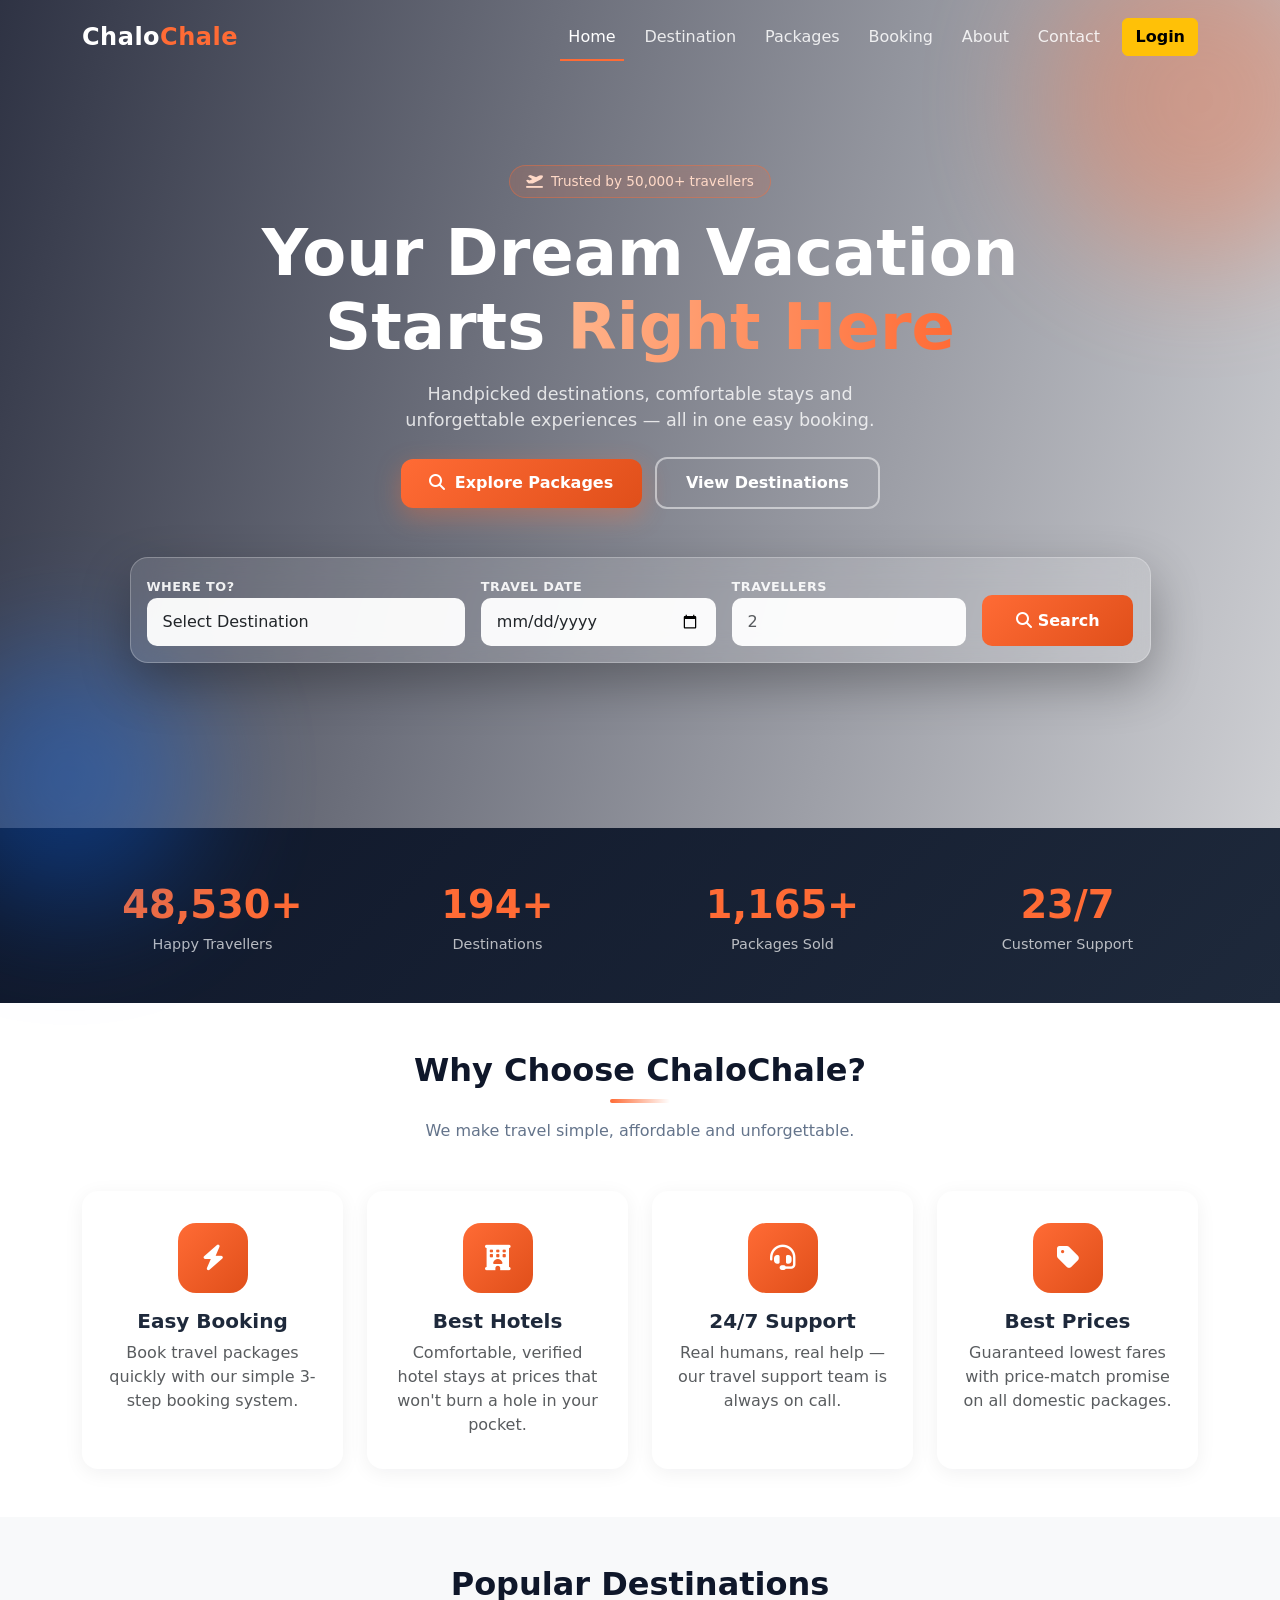
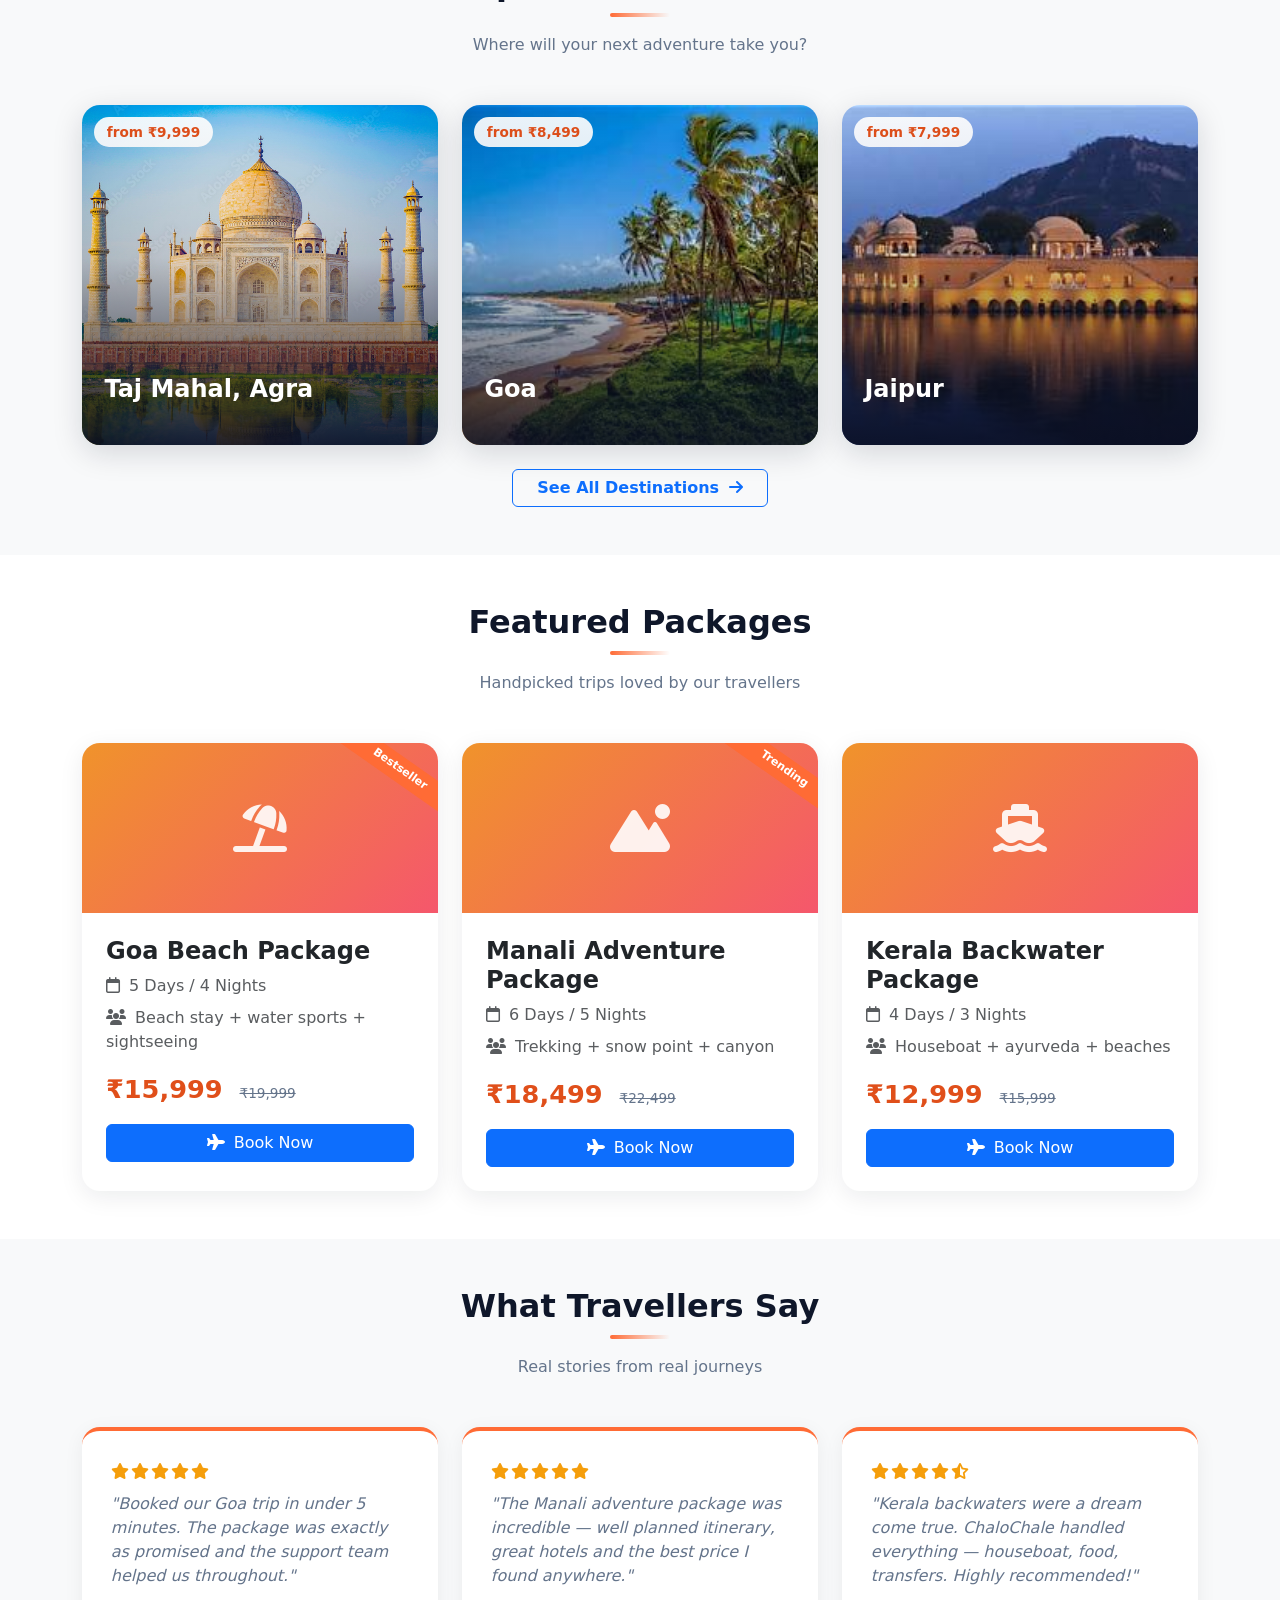
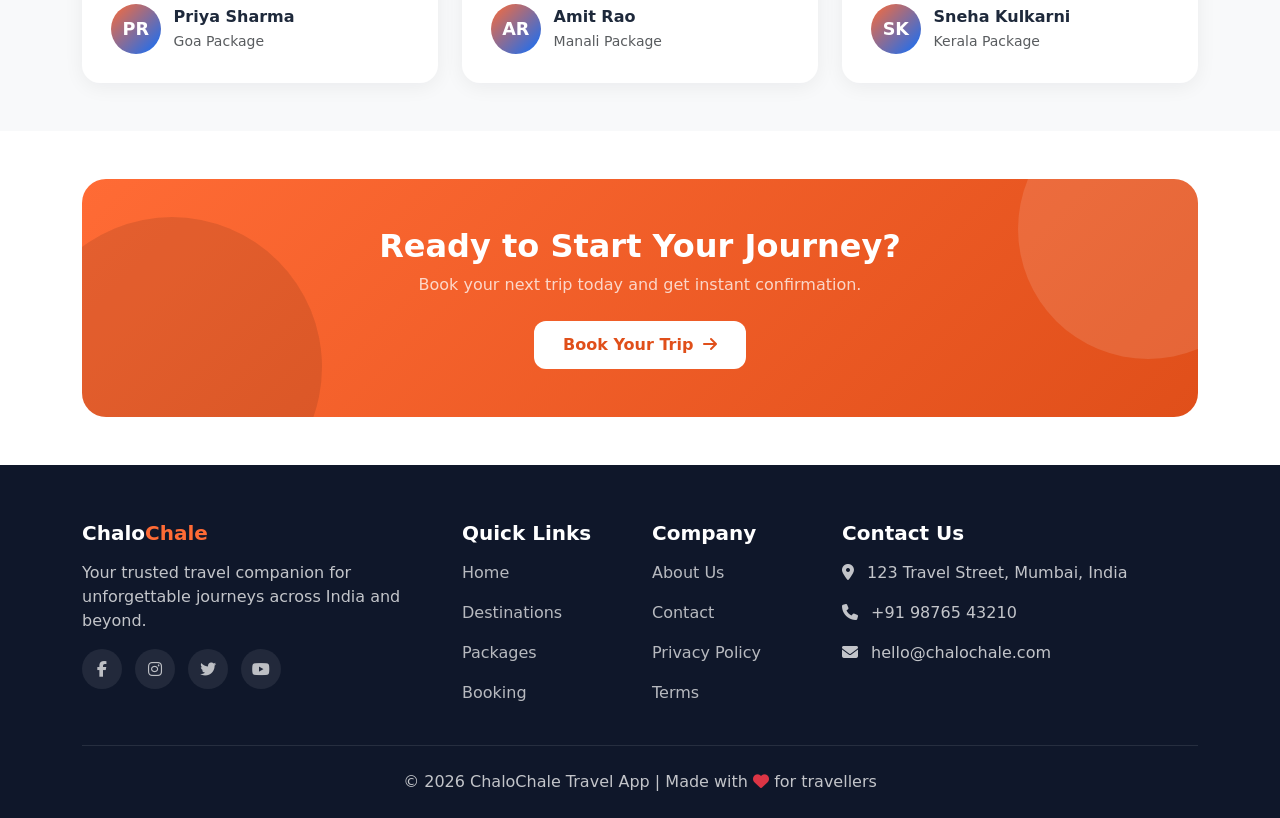
==== index.html @ 255a1a95 "repo created" ====
<!DOCTYPE html>
<html lang="en">
<head>
    <meta charset="UTF-8">
    <meta name="viewport" content="width=device-width, initial-scale=1.0">
    <title>ChaloChale — Explore India, Your Way</title>
    <link href="https://cdn.jsdelivr.net/npm/bootstrap@5.3.9/dist/css/bootstrap.min.css" rel="stylesheet" integrity="sha384-yEPZ7jP9S0QKiUQ0m3jjsO4ProIW7wvR9gXkI7JOGa2XVsw53Yke2bsdkBbjmmiX" crossorigin="anonymous">
    <link rel="stylesheet" href="https://cdnjs.cloudflare.com/ajax/libs/font-awesome/6.5.2/css/all.min.css">
    <link rel="stylesheet" href="css/style.css">
</head>
<body>

    <!-- ================= NAVBAR ================= -->
    <nav class="navbar navbar-expand-lg navbar-dark fixed-top">
      <div class="container">
        <a class="navbar-brand fw-bold" href="index.html">Chalo<span>Chale</span></a>
        <button class="navbar-toggler" type="button" data-bs-toggle="collapse" data-bs-target="#navbarNavAltMarkup" aria-controls="navbarNavAltMarkup" aria-expanded="false" aria-label="Toggle navigation">
          <span class="navbar-toggler-icon"></span>
        </button>
        <div class="collapse navbar-collapse" id="navbarNavAltMarkup">
          <div class="navbar-nav ms-auto align-items-lg-center">
            <a class="nav-link active" aria-current="page" href="index.html">Home</a>
            <a class="nav-link" href="destination.html">Destination</a>
            <a class="nav-link" href="packages.html">Packages</a>
            <a class="nav-link" href="booking.html">Booking</a>
            <a class="nav-link" href="about.html">About</a>
            <a class="nav-link" href="contact.html">Contact</a>
            <a href="contact.html" class="btn btn-warning ms-lg-2 mt-2 mt-lg-0 fw-semibold">Login</a>
          </div>
        </div>
      </div>
    </nav>

    <!-- ================= HERO ================= -->
    <header class="hero" style="background-image: url('images/explore 1.jpg');">
      <div class="blob blob-1"></div>
      <div class="blob blob-2"></div>

      <div class="container hero-inner">
        <div class="row justify-content-center text-center">
          <div class="col-lg-9">
            <div class="hero-badge hero-fade">
              <i class="fa-solid fa-plane-departure"></i> Trusted by 50,000+ travellers
            </div>
            <h1 class="hero-fade hero-fade-1">
              Your Dream Vacation<br>
              Starts <span class="highlight">Right Here</span>
            </h1>
            <p class="lead mx-auto mt-3 hero-fade hero-fade-2">
              Handpicked destinations, comfortable stays and unforgettable experiences —
              all in one easy booking.
            </p>
            <div class="mt-4 hero-fade hero-fade-3">
              <a href="#packages" class="btn btn-hero me-2 mb-2">
                <i class="fa-solid fa-magnifying-glass me-1"></i> Explore Packages
              </a>
              <a href="destination.html" class="btn btn-ghost mb-2">View Destinations</a>
            </div>
          </div>
        </div>

        <!-- Search Widget -->
        <div class="row justify-content-center">
          <div class="col-lg-11">
            <form class="search-widget" id="searchForm">
              <div class="row g-3 align-items-end">
                <div class="col-md-4">
                  <label for="searchDestination">Where to?</label>
                  <select class="form-select" id="searchDestination">
                    <option value="">Select Destination</option>
                    <option>Goa</option>
                    <option>Kerala</option>
                    <option>Jaipur</option>
                    <option>Agra</option>
                    <option>Manali</option>
                    <option>Rajasthan</option>
                  </select>
                </div>
                <div class="col-md-3">
                  <label for="searchDate">Travel Date</label>
                  <input type="date" class="form-control" id="searchDate">
                </div>
                <div class="col-md-3">
                  <label for="searchPeople">Travellers</label>
                  <input type="number" class="form-control" id="searchPeople" placeholder="2" min="1">
                </div>
                <div class="col-md-2">
                  <button type="submit" class="btn btn-search w-100">
                    <i class="fa-solid fa-magnifying-glass"></i> Search
                  </button>
                </div>
              </div>
            </form>
          </div>
        </div>
      </div>
    </header>

    <!-- ================= STATS ================= -->
    <section class="stats">
      <div class="container">
        <div class="row g-4">
          <div class="col-6 col-md-3">
            <div class="stat-item reveal">
              <div class="stat-num" data-count="50000" data-suffix="+">0</div>
              <div class="stat-label">Happy Travellers</div>
            </div>
          </div>
          <div class="col-6 col-md-3">
            <div class="stat-item reveal reveal-delay-1">
              <div class="stat-num" data-count="200" data-suffix="+">0</div>
              <div class="stat-label">Destinations</div>
            </div>
          </div>
          <div class="col-6 col-md-3">
            <div class="stat-item reveal reveal-delay-2">
              <div class="stat-num" data-count="1200" data-suffix="+">0</div>
              <div class="stat-label">Packages Sold</div>
            </div>
          </div>
          <div class="col-6 col-md-3">
            <div class="stat-item reveal reveal-delay-3">
              <div class="stat-num" data-count="24" data-suffix="/7">0</div>
              <div class="stat-label">Customer Support</div>
            </div>
          </div>
        </div>
      </div>
    </section>

    <!-- ================= WHY CHALOCHALE ================= -->
    <section class="py-5">
      <div class="container">
        <div class="text-center mb-5 reveal">
          <h2 class="section-title">Why Choose ChaloChale?</h2>
          <p class="section-sub mt-2">We make travel simple, affordable and unforgettable.</p>
        </div>
        <div class="row g-4">
          <div class="col-md-6 col-lg-3 reveal">
            <div class="feature-card">
              <div class="feature-icon"><i class="fa-solid fa-bolt"></i></div>
              <h5 class="fw-bold">Easy Booking</h5>
              <p class="text-muted mb-0">Book travel packages quickly with our simple 3-step booking system.</p>
            </div>
          </div>
          <div class="col-md-6 col-lg-3 reveal reveal-delay-1">
            <div class="feature-card">
              <div class="feature-icon"><i class="fa-solid fa-hotel"></i></div>
              <h5 class="fw-bold">Best Hotels</h5>
              <p class="text-muted mb-0">Comfortable, verified hotel stays at prices that won't burn a hole in your pocket.</p>
            </div>
          </div>
          <div class="col-md-6 col-lg-3 reveal reveal-delay-2">
            <div class="feature-card">
              <div class="feature-icon"><i class="fa-solid fa-headset"></i></div>
              <h5 class="fw-bold">24/7 Support</h5>
              <p class="text-muted mb-0">Real humans, real help — our travel support team is always on call.</p>
            </div>
          </div>
          <div class="col-md-6 col-lg-3 reveal reveal-delay-3">
            <div class="feature-card">
              <div class="feature-icon"><i class="fa-solid fa-tag"></i></div>
              <h5 class="fw-bold">Best Prices</h5>
              <p class="text-muted mb-0">Guaranteed lowest fares with price-match promise on all domestic packages.</p>
            </div>
          </div>
        </div>
      </div>
    </section>

    <!-- ================= POPULAR DESTINATIONS ================= -->
    <section class="py-5 bg-light">
      <div class="container">
        <div class="text-center mb-5 reveal">
          <h2 class="section-title">Popular Destinations</h2>
          <p class="section-sub mt-2">Where will your next adventure take you?</p>
        </div>
        <div class="row g-4">
          <div class="col-md-6 col-lg-4 reveal">
            <div class="dest-card">
              <img src="images/tajmahal.jpg" alt="Taj Mahal">
              <span class="dest-price">from ₹9,999</span>
              <span class="dest-explore"><i class="fa-solid fa-arrow-up-right-from-square"></i></span>
              <div class="dest-overlay">
                <div class="dest-name">Taj Mahal, Agra</div>
                <p class="dest-desc">Explore Mughal architecture and the marble wonder of the world at sunset.</p>
              </div>
            </div>
          </div>
          <div class="col-md-6 col-lg-4 reveal reveal-delay-1">
            <div class="dest-card">
              <img src="images/goa.jpg" alt="Goa">
              <span class="dest-price">from ₹8,499</span>
              <span class="dest-explore"><i class="fa-solid fa-arrow-up-right-from-square"></i></span>
              <div class="dest-overlay">
                <div class="dest-name">Goa</div>
                <p class="dest-desc">Sun-kissed beaches, vibrant nightlife, water sports and fresh seafood.</p>
              </div>
            </div>
          </div>
          <div class="col-md-6 col-lg-4 reveal reveal-delay-2">
            <div class="dest-card">
              <img src="images/jaipur.jpg" alt="Jaipur">
              <span class="dest-price">from ₹7,999</span>
              <span class="dest-explore"><i class="fa-solid fa-arrow-up-right-from-square"></i></span>
              <div class="dest-overlay">
                <div class="dest-name">Jaipur</div>
                <p class="dest-desc">Pink-city forts, royal palaces and authentic Rajasthani culture.</p>
              </div>
            </div>
          </div>
        </div>
        <div class="text-center mt-4 reveal">
          <a href="destination.html" class="btn btn-outline-primary fw-semibold px-4">See All Destinations <i class="fa-solid fa-arrow-right ms-1"></i></a>
        </div>
      </div>
    </section>

    <!-- ================= FEATURED PACKAGES ================= -->
    <section class="py-5" id="packages">
      <div class="container">
        <div class="text-center mb-5 reveal">
          <h2 class="section-title">Featured Packages</h2>
          <p class="section-sub mt-2">Handpicked trips loved by our travellers</p>
        </div>
        <div class="row g-4">
          <div class="col-md-4 reveal">
            <div class="card package-card position-relative">
              <span class="package-tag">Bestseller</span>
              <div class="package-banner"><i class="fa-solid fa-umbrella-beach"></i></div>
              <div class="card-body p-4">
                <h4 class="card-title fw-bold">Goa Beach Package</h4>
                <p class="text-muted mb-2"><i class="fa-regular fa-calendar me-1"></i> 5 Days / 4 Nights</p>
                <p class="text-muted mb-3"><i class="fa-solid fa-users me-1"></i> Beach stay + water sports + sightseeing</p>
                <div class="d-flex align-items-center justify-content-between">
                  <span class="package-price">₹15,999 <small>₹19,999</small></span>
                </div>
                <a href="#" class="btn btn-primary w-100 mt-3" data-bs-toggle="modal" data-bs-target="#bookingModal">
                  <i class="fa-solid fa-plane me-1"></i> Book Now
                </a>
              </div>
            </div>
          </div>

          <div class="col-md-4 reveal reveal-delay-1">
            <div class="card package-card position-relative">
              <span class="package-tag">Trending</span>
              <div class="package-banner"><i class="fa-solid fa-mountain-sun"></i></div>
              <div class="card-body p-4">
                <h4 class="card-title fw-bold">Manali Adventure Package</h4>
                <p class="text-muted mb-2"><i class="fa-regular fa-calendar me-1"></i> 6 Days / 5 Nights</p>
                <p class="text-muted mb-3"><i class="fa-solid fa-users me-1"></i> Trekking + snow point + canyon</p>
                <div class="d-flex align-items-center justify-content-between">
                  <span class="package-price">₹18,499 <small>₹22,499</small></span>
                </div>
                <a href="#" class="btn btn-primary w-100 mt-3" data-bs-toggle="modal" data-bs-target="#bookingModal">
                  <i class="fa-solid fa-plane me-1"></i> Book Now
                </a>
              </div>
            </div>
          </div>

          <div class="col-md-4 reveal reveal-delay-2">
            <div class="card package-card position-relative">
              <div class="package-banner"><i class="fa-solid fa-ship"></i></div>
              <div class="card-body p-4">
                <h4 class="card-title fw-bold">Kerala Backwater Package</h4>
                <p class="text-muted mb-2"><i class="fa-regular fa-calendar me-1"></i> 4 Days / 3 Nights</p>
                <p class="text-muted mb-3"><i class="fa-solid fa-users me-1"></i> Houseboat + ayurveda + beaches</p>
                <div class="d-flex align-items-center justify-content-between">
                  <span class="package-price">₹12,999 <small>₹15,999</small></span>
                </div>
                <a href="#" class="btn btn-primary w-100 mt-3" data-bs-toggle="modal" data-bs-target="#bookingModal">
                  <i class="fa-solid fa-plane me-1"></i> Book Now
                </a>
              </div>
            </div>
          </div>
        </div>
      </div>
    </section>

    <!-- ================= TESTIMONIALS ================= -->
    <section class="py-5 bg-light">
      <div class="container">
        <div class="text-center mb-5 reveal">
          <h2 class="section-title">What Travellers Say</h2>
          <p class="section-sub mt-2">Real stories from real journeys</p>
        </div>
        <div class="row g-4">
          <div class="col-md-4 reveal">
            <div class="testimonial-card">
              <div class="stars mb-2"><i class="fa-solid fa-star"></i><i class="fa-solid fa-star"></i><i class="fa-solid fa-star"></i><i class="fa-solid fa-star"></i><i class="fa-solid fa-star"></i></div>
              <p>"Booked our Goa trip in under 5 minutes. The package was exactly as promised and the support team helped us throughout."</p>
              <div class="testimonial-author mt-3">
                <div class="testimonial-avatar">PR</div>
                <div>
                  <div class="fw-bold">Priya Sharma</div>
                  <small class="text-muted">Goa Package</small>
                </div>
              </div>
            </div>
          </div>
          <div class="col-md-4 reveal reveal-delay-1">
            <div class="testimonial-card">
              <div class="stars mb-2"><i class="fa-solid fa-star"></i><i class="fa-solid fa-star"></i><i class="fa-solid fa-star"></i><i class="fa-solid fa-star"></i><i class="fa-solid fa-star"></i></div>
              <p>"The Manali adventure package was incredible — well planned itinerary, great hotels and the best price I found anywhere."</p>
              <div class="testimonial-author mt-3">
                <div class="testimonial-avatar">AR</div>
                <div>
                  <div class="fw-bold">Amit Rao</div>
                  <small class="text-muted">Manali Package</small>
                </div>
              </div>
            </div>
          </div>
          <div class="col-md-4 reveal reveal-delay-2">
            <div class="testimonial-card">
              <div class="stars mb-2"><i class="fa-solid fa-star"></i><i class="fa-solid fa-star"></i><i class="fa-solid fa-star"></i><i class="fa-solid fa-star"></i><i class="fa-solid fa-star-half-stroke"></i></div>
              <p>"Kerala backwaters were a dream come true. ChaloChale handled everything — houseboat, food, transfers. Highly recommended!"</p>
              <div class="testimonial-author mt-3">
                <div class="testimonial-avatar">SK</div>
                <div>
                  <div class="fw-bold">Sneha Kulkarni</div>
                  <small class="text-muted">Kerala Package</small>
                </div>
              </div>
            </div>
          </div>
        </div>
      </div>
    </section>

    <!-- ================= CTA ================= -->
    <section class="py-5">
      <div class="container">
        <div class="cta-section text-center reveal">
          <h2 class="fw-bold mb-2">Ready to Start Your Journey?</h2>
          <p class="mb-4 opacity-75">Book your next trip today and get instant confirmation.</p>
          <a href="booking.html" class="btn btn-light-custom">Book Your Trip <i class="fa-solid fa-arrow-right ms-1"></i></a>
        </div>
      </div>
    </section>

    <!-- ================= FOOTER ================= -->
    <footer>
      <div class="container">
        <div class="row g-4">
          <div class="col-md-4">
            <h5>Chalo<span style="color: var(--primary);">Chale</span></h5>
            <p class="mb-3">Your trusted travel companion for unforgettable journeys across India and beyond.</p>
            <a href="#" class="social-btn"><i class="fa-brands fa-facebook-f"></i></a>
            <a href="#" class="social-btn"><i class="fa-brands fa-instagram"></i></a>
            <a href="#" class="social-btn"><i class="fa-brands fa-twitter"></i></a>
            <a href="#" class="social-btn"><i class="fa-brands fa-youtube"></i></a>
          </div>
          <div class="col-md-2 col-6">
            <h5>Quick Links</h5>
            <p><a href="index.html">Home</a></p>
            <p><a href="destination.html">Destinations</a></p>
            <p><a href="packages.html">Packages</a></p>
            <p><a href="booking.html">Booking</a></p>
          </div>
          <div class="col-md-2 col-6">
            <h5>Company</h5>
            <p><a href="about.html">About Us</a></p>
            <p><a href="contact.html">Contact</a></p>
            <p><a href="#">Privacy Policy</a></p>
            <p><a href="#">Terms</a></p>
          </div>
          <div class="col-md-4">
            <h5>Contact Us</h5>
            <p><i class="fa-solid fa-location-dot me-2"></i> 123 Travel Street, Mumbai, India</p>
            <p><i class="fa-solid fa-phone me-2"></i> +91 98765 43210</p>
            <p><i class="fa-solid fa-envelope me-2"></i> hello@chalochale.com</p>
          </div>
        </div>
        <hr class="border-secondary my-4">
        <p class="text-center mb-0">© 2026 ChaloChale Travel App | Made with <i class="fa-solid fa-heart text-danger"></i> for travellers</p>
      </div>
    </footer>

    <!-- Back to Top -->
    <button class="back-to-top" id="backToTop" aria-label="Back to top">
      <i class="fa-solid fa-arrow-up"></i>
    </button>

    <!-- ================= BOOKING MODAL ================= -->
    <div class="modal fade" id="bookingModal" tabindex="-1" aria-hidden="true">
      <div class="modal-dialog modal-lg modal-dialog-centered">
        <div class="modal-content border-0 rounded-4">
          <div class="modal-header" style="background: linear-gradient(135deg, var(--primary), var(--primary-dark)); color: #fff;">
            <h5 class="modal-title fw-bold"><i class="fa-solid fa-plane-departure me-2"></i>Book Your Trip</h5>
            <button type="button" class="btn-close btn-close-white" data-bs-dismiss="modal" aria-label="Close"></button>
          </div>
          <div class="modal-body p-4">
            <form id="bookingForm">
              <div class="row">
                <div class="col-md-6 mb-3">
                  <label class="form-label fw-semibold">Full Name</label>
                  <input type="text" class="form-control" placeholder="Enter your name" required>
                </div>
                <div class="col-md-6 mb-3">
                  <label class="form-label fw-semibold">Email</label>
                  <input type="email" class="form-control" placeholder="Enter your email" required>
                </div>
                <div class="col-md-6 mb-3">
                  <label class="form-label fw-semibold">Destination</label>
                  <select class="form-select" required>
                    <option value="">Select Destination</option>
                    <option>Goa</option>
                    <option>Kerala</option>
                    <option>Jaipur</option>
                    <option>Agra</option>
                    <option>Manali</option>
                    <option>Rajasthan</option>
                  </select>
                </div>
                <div class="col-md-6 mb-3">
                  <label class="form-label fw-semibold">Travel Date</label>
                  <input type="date" class="form-control" required>
                </div>
                <div class="col-md-6 mb-3">
                  <label class="form-label fw-semibold">Number of People</label>
                  <input type="number" class="form-control" placeholder="Enter number of people" min="1" required>
                </div>
                <div class="col-md-6 mb-3">
                  <label class="form-label fw-semibold">Package</label>
                  <select class="form-select">
                    <option>Goa Beach Package</option>
                    <option>Manali Adventure Package</option>
                    <option>Kerala Backwater Package</option>
                  </select>
                </div>
                <div class="col-12 mb-3">
                  <label class="form-label fw-semibold">Message</label>
                  <textarea class="form-control" rows="3" placeholder="Any special request?"></textarea>
                </div>
                <div class="col-12">
                  <button type="submit" class="btn btn-success w-100 py-2 fw-bold">
                    <i class="fa-solid fa-check me-1"></i> Submit Booking
                  </button>
                </div>
              </div>
            </form>
          </div>
        </div>
      </div>
    </div>

    <script src="https://cdn.jsdelivr.net/npm/bootstrap@5.3.9/dist/js/bootstrap.bundle.min.js" integrity="sha384-WyOxWvTyr1QaMPfiPJSv76iReVthorl5uWlFtZPyK0IEB0hGzo9y5Bp9mYanr8Bu" crossorigin="anonymous"></script>
    <script src="js/script.js"></script>
</body>
</html>
---- css/style.css ----
/* ============ ChaloChale Travel App ============ */
:root {
  --primary: #ff6b35;
  --primary-dark: #e04f1a;
  --accent: #0d6efd;
  --dark: #0f172a;
  --gray: #64748b;
  --light: #f8fafc;
}

body {
  font-family: "Segoe UI", system-ui, -apple-system, sans-serif;
  color: #1e293b;
  overflow-x: hidden;
}

/* ---------- Navbar ---------- */
.navbar {
  transition: background 0.3s ease, box-shadow 0.3s ease, padding 0.3s ease;
  padding: 0.9rem 0;
}
.navbar.scrolled {
  background: rgba(13, 20, 40, 0.92) !important;
  backdrop-filter: blur(12px);
  box-shadow: 0 4px 24px rgba(0, 0, 0, 0.25);
  padding: 0.55rem 0;
}
.navbar .nav-link {
  position: relative;
  margin: 0 0.4rem;
  font-weight: 500;
  color: rgba(255, 255, 255, 0.85);
  transition: color 0.2s;
}
.navbar .nav-link::after {
  content: "";
  position: absolute;
  left: 0;
  bottom: -4px;
  width: 0;
  height: 2px;
  background: var(--primary);
  transition: width 0.3s ease;
}
.navbar .nav-link:hover,
.navbar .nav-link.active { color: #fff; }
.navbar .nav-link:hover::after,
.navbar .nav-link.active::after { width: 100%; }
.navbar-brand {
  font-size: 1.5rem;
  letter-spacing: 0.5px;
}
.navbar-brand span { color: var(--primary); }

/* ---------- Hero ---------- */
.hero {
  position: relative;
  min-height: 92vh;
  display: flex;
  align-items: center;
  background-size: cover;
  background-position: center;
  background-attachment: fixed;
}
.hero::before {
  content: "";
  position: absolute;
  inset: 0;
  background: linear-gradient(105deg, rgba(10, 15, 35, 0.85) 0%, rgba(10, 15, 35, 0.45) 60%, rgba(10, 15, 35, 0.2) 100%);
}
.hero-inner { position: relative; z-index: 2; }
.hero-badge {
  display: inline-flex;
  align-items: center;
  gap: 0.5rem;
  background: rgba(255, 107, 53, 0.15);
  border: 1px solid rgba(255, 107, 53, 0.4);
  color: #ffd9c7;
  padding: 0.35rem 1rem;
  border-radius: 999px;
  font-size: 0.85rem;
  margin-bottom: 1.2rem;
  backdrop-filter: blur(4px);
}
.hero h1 {
  font-size: clamp(2.4rem, 5.5vw, 4rem);
  font-weight: 800;
  color: #fff;
  line-height: 1.15;
}
.hero h1 .highlight {
  background: linear-gradient(90deg, #ffb38a, var(--primary));
  -webkit-background-clip: text;
  background-clip: text;
  color: transparent;
}
.hero p.lead {
  color: rgba(255, 255, 255, 0.8);
  max-width: 520px;
  font-size: 1.1rem;
}
.hero .btn-hero {
  background: linear-gradient(135deg, var(--primary), var(--primary-dark));
  border: none;
  padding: 0.8rem 1.8rem;
  font-weight: 600;
  border-radius: 12px;
  color: #fff;
  box-shadow: 0 8px 24px rgba(255, 107, 53, 0.35);
  transition: transform 0.25s, box-shadow 0.25s;
}
.hero .btn-hero:hover {
  transform: translateY(-3px);
  box-shadow: 0 12px 32px rgba(255, 107, 53, 0.5);
  color: #fff;
}
.hero .btn-ghost {
  border: 2px solid rgba(255, 255, 255, 0.5);
  color: #fff;
  padding: 0.75rem 1.8rem;
  font-weight: 600;
  border-radius: 12px;
  backdrop-filter: blur(4px);
  transition: all 0.25s;
}
.hero .btn-ghost:hover {
  border-color: #fff;
  background: rgba(255, 255, 255, 0.12);
  color: #fff;
}

/* Floating blobs in hero */
.blob {
  position: absolute;
  border-radius: 50%;
  filter: blur(60px);
  opacity: 0.35;
  z-index: 1;
  animation: float 10s ease-in-out infinite;
}
.blob-1 { width: 320px; height: 320px; background: #ff6b35; top: -60px; right: -80px; }
.blob-2 { width: 260px; height: 260px; background: #0d6efd; bottom: -80px; left: -60px; animation-delay: -5s; }
@keyframes float {
  0%, 100% { transform: translate(0, 0); }
  50% { transform: translate(30px, -30px); }
}

/* ---------- Search Widget ---------- */
.search-widget {
  position: relative;
  z-index: 3;
  margin-top: 2.5rem;
  background: rgba(255, 255, 255, 0.12);
  border: 1px solid rgba(255, 255, 255, 0.25);
  border-radius: 18px;
  padding: 1rem;
  backdrop-filter: blur(14px);
  box-shadow: 0 20px 50px rgba(0, 0, 0, 0.3);
}
.search-widget .form-control,
.search-widget .form-select {
  background: rgba(255, 255, 255, 0.95);
  border: none;
  border-radius: 10px;
  padding: 0.75rem 1rem;
  font-weight: 500;
}
.search-widget label {
  color: rgba(255, 255, 255, 0.9);
  font-size: 0.8rem;
  font-weight: 600;
  text-transform: uppercase;
  letter-spacing: 0.5px;
}
.search-widget .btn-search {
  background: linear-gradient(135deg, var(--primary), var(--primary-dark));
  border: none;
  border-radius: 10px;
  padding: 0.85rem 1.6rem;
  font-weight: 700;
  color: #fff;
  transition: transform 0.2s, box-shadow 0.2s;
}
.search-widget .btn-search:hover {
  transform: translateY(-2px);
  box-shadow: 0 10px 24px rgba(255, 107, 53, 0.45);
  color: #fff;
}

/* ---------- Stats ---------- */
.stats {
  background: linear-gradient(135deg, var(--dark), #1e293b);
  padding: 3rem 0;
}
.stat-item { text-align: center; color: #fff; }
.stat-item .stat-num {
  font-size: 2.4rem;
  font-weight: 800;
  color: var(--primary);
}
.stat-item .stat-label { color: rgba(255, 255, 255, 0.7); font-size: 0.9rem; }

/* ---------- Sections ---------- */
.section-title {
  font-weight: 800;
  color: var(--dark);
  position: relative;
  display: inline-block;
}
.section-title::after {
  content: "";
  display: block;
  width: 60px;
  height: 4px;
  border-radius: 4px;
  background: linear-gradient(90deg, var(--primary), transparent);
  margin: 0.6rem auto 0;
}
.section-sub { color: var(--gray); }

/* ---------- Feature Cards ---------- */
.feature-card {
  background: #fff;
  border: none;
  border-radius: 16px;
  padding: 2rem 1.5rem;
  text-align: center;
  box-shadow: 0 4px 20px rgba(15, 23, 42, 0.06);
  transition: transform 0.3s ease, box-shadow 0.3s ease;
  height: 100%;
}
.feature-card:hover {
  transform: translateY(-8px);
  box-shadow: 0 16px 40px rgba(15, 23, 42, 0.12);
}
.feature-icon {
  width: 70px;
  height: 70px;
  margin: 0 auto 1rem;
  border-radius: 18px;
  display: flex;
  align-items: center;
  justify-content: center;
  font-size: 1.6rem;
  color: #fff;
  background: linear-gradient(135deg, var(--primary), var(--primary-dark));
  transition: transform 0.3s ease;
}
.feature-card:nth-child(2) .feature-icon { background: linear-gradient(135deg, #0d6efd, #084298); }
.feature-card:nth-child(3) .feature-icon { background: linear-gradient(135deg, #20c997, #157f3e); }
.feature-card:nth-child(4) .feature-icon { background: linear-gradient(135deg, #7c3aed, #4c1d95); }
.feature-card:hover .feature-icon { transform: rotate(-8deg) scale(1.08); }

/* ---------- Destination Cards ---------- */
.dest-card {
  position: relative;
  border-radius: 18px;
  overflow: hidden;
  height: 340px;
  box-shadow: 0 8px 30px rgba(15, 23, 42, 0.15);
  cursor: pointer;
}
.dest-card img {
  width: 100%;
  height: 100%;
  object-fit: cover;
  transition: transform 0.6s ease;
}
.dest-card:hover img { transform: scale(1.12); }
.dest-overlay {
  position: absolute;
  inset: 0;
  background: linear-gradient(to top, rgba(10, 15, 35, 0.9) 0%, rgba(10, 15, 35, 0.1) 55%, transparent 100%);
  display: flex;
  flex-direction: column;
  justify-content: flex-end;
  padding: 1.4rem;
  transition: background 0.4s ease;
}
.dest-card:hover .dest-overlay {
  background: linear-gradient(to top, rgba(10, 15, 35, 0.95) 0%, rgba(255, 107, 53, 0.25) 100%);
}
.dest-card .dest-name {
  color: #fff;
  font-size: 1.5rem;
  font-weight: 800;
}
.dest-card .dest-desc {
  color: rgba(255, 255, 255, 0.85);
  font-size: 0.9rem;
  max-height: 0;
  opacity: 0;
  overflow: hidden;
  transition: max-height 0.4s ease, opacity 0.4s ease, margin 0.4s ease;
}
.dest-card:hover .dest-desc {
  max-height: 60px;
  opacity: 1;
  margin-top: 0.4rem;
}
.dest-price {
  position: absolute;
  top: 12px;
  left: 12px;
  background: rgba(255, 255, 255, 0.92);
  color: var(--primary-dark);
  font-weight: 700;
  font-size: 0.85rem;
  padding: 0.3rem 0.8rem;
  border-radius: 999px;
}
.dest-explore {
  position: absolute;
  top: 12px;
  right: 12px;
  width: 40px;
  height: 40px;
  border-radius: 50%;
  background: rgba(255, 255, 255, 0.92);
  color: var(--dark);
  display: flex;
  align-items: center;
  justify-content: center;
  opacity: 0;
  transform: translateY(-10px);
  transition: all 0.35s ease;
}
.dest-card:hover .dest-explore { opacity: 1; transform: translateY(0); }

/* ---------- Package Cards ---------- */
.package-card {
  border: none;
  border-radius: 18px;
  overflow: hidden;
  box-shadow: 0 6px 24px rgba(15, 23, 42, 0.08);
  transition: transform 0.3s ease, box-shadow 0.3s ease;
  height: 100%;
}
.package-card:hover {
  transform: translateY(-8px);
  box-shadow: 0 18px 44px rgba(15, 23, 42, 0.16);
}
.package-banner {
  height: 170px;
  display: flex;
  align-items: center;
  justify-content: center;
  font-size: 3rem;
  color: rgba(255, 255, 255, 0.9);
}
.package-card:nth-child(1) .package-banner { background: linear-gradient(135deg, #f0932b, #f5576c); }
.package-card:nth-child(2) .package-banner { background: linear-gradient(135deg, #4facfe, #00f2fe); }
.package-card:nth-child(3) .package-banner { background: linear-gradient(135deg, #43e97b, #38f9d7); }
.package-tag {
  position: absolute;
  top: 14px;
  right: -32px;
  transform: rotate(35deg);
  background: var(--primary);
  color: #fff;
  font-size: 0.7rem;
  font-weight: 700;
  padding: 0.25rem 2.4rem;
}
.package-price {
  font-size: 1.6rem;
  font-weight: 800;
  color: var(--primary-dark);
}
.package-price small {
  font-size: 0.85rem;
  color: var(--gray);
  font-weight: 500;
  text-decoration: line-through;
  margin-left: 0.5rem;
}

/* ---------- Testimonials ---------- */
.testimonial-card {
  background: #fff;
  border-radius: 18px;
  padding: 1.8rem;
  box-shadow: 0 4px 20px rgba(15, 23, 42, 0.06);
  height: 100%;
  border-top: 4px solid var(--primary);
}
.testimonial-card .stars { color: #f59e0b; letter-spacing: 2px; }
.testimonial-card p { color: var(--gray); font-style: italic; }
.testimonial-author { display: flex; align-items: center; gap: 0.8rem; }
.testimonial-avatar {
  width: 50px;
  height: 50px;
  border-radius: 50%;
  background: linear-gradient(135deg, var(--primary), var(--accent));
  color: #fff;
  display: flex;
  align-items: center;
  justify-content: center;
  font-weight: 700;
  font-size: 1.1rem;
}

/* ---------- CTA ---------- */
.cta-section {
  background: linear-gradient(135deg, var(--primary), var(--primary-dark));
  color: #fff;
  border-radius: 24px;
  padding: 3rem;
  position: relative;
  overflow: hidden;
}
.cta-section::before {
  content: "";
  position: absolute;
  top: -80px;
  right: -80px;
  width: 260px;
  height: 260px;
  border-radius: 50%;
  background: rgba(255, 255, 255, 0.12);
}
.cta-section::after {
  content: "";
  position: absolute;
  bottom: -100px;
  left: -60px;
  width: 300px;
  height: 300px;
  border-radius: 50%;
  background: rgba(0, 0, 0, 0.1);
}
.cta-section .btn-light-custom {
  background: #fff;
  color: var(--primary-dark);
  font-weight: 700;
  border-radius: 12px;
  padding: 0.75rem 1.8rem;
  border: none;
  transition: transform 0.25s, box-shadow 0.25s;
}
.cta-section .btn-light-custom:hover {
  transform: translateY(-3px);
  box-shadow: 0 10px 26px rgba(0, 0, 0, 0.25);
  color: var(--primary-dark);
}

/* ---------- Footer ---------- */
footer {
  background: var(--dark);
  color: rgba(255, 255, 255, 0.75);
  padding: 3.5rem 0 1.5rem;
}
footer h5 { color: #fff; font-weight: 700; margin-bottom: 1rem; }
footer a { color: rgba(255, 255, 255, 0.7); text-decoration: none; transition: color 0.2s; }
footer a:hover { color: var(--primary); }
footer .social-btn {
  width: 40px;
  height: 40px;
  border-radius: 50%;
  background: rgba(255, 255, 255, 0.08);
  display: inline-flex;
  align-items: center;
  justify-content: center;
  margin-right: 0.5rem;
  transition: all 0.3s;
}
footer .social-btn:hover {
  background: var(--primary);
  color: #fff;
  transform: translateY(-4px);
}

/* ---------- Animations ---------- */
.reveal {
  opacity: 0;
  transform: translateY(40px);
  transition: opacity 0.7s ease, transform 0.7s ease;
}
.reveal.visible {
  opacity: 1;
  transform: translateY(0);
}
.reveal-delay-1 { transition-delay: 0.15s; }
.reveal-delay-2 { transition-delay: 0.3s; }
.reveal-delay-3 { transition-delay: 0.45s; }

.hero-fade {
  opacity: 0;
  animation: heroFade 0.9s ease forwards;
}
.hero-fade-1 { animation-delay: 0.15s; }
.hero-fade-2 { animation-delay: 0.3s; }
.hero-fade-3 { animation-delay: 0.45s; }
@keyframes heroFade {
  from { opacity: 0; transform: translateY(30px); }
  to { opacity: 1; transform: translateY(0); }
}

/* Back to top */
.back-to-top {
  position: fixed;
  bottom: 24px;
  right: 24px;
  width: 48px;
  height: 48px;
  border-radius: 50%;
  background: linear-gradient(135deg, var(--primary), var(--primary-dark));
  color: #fff;
  border: none;
  font-size: 1.1rem;
  box-shadow: 0 8px 24px rgba(255, 107, 53, 0.4);
  opacity: 0;
  visibility: hidden;
  transform: translateY(20px);
  transition: all 0.3s ease;
  z-index: 1040;
}
.back-to-top.show {
  opacity: 1;
  visibility: visible;
  transform: translateY(0);
}
.back-to-top:hover { transform: translateY(-4px); color: #fff; }

@media (max-width: 767.98px) {
  .hero { background-attachment: scroll; min-height: 80vh; }
  .dest-card { height: 300px; }
  .stats .col-6 + .col-6 { margin-top: 1.5rem; }
}
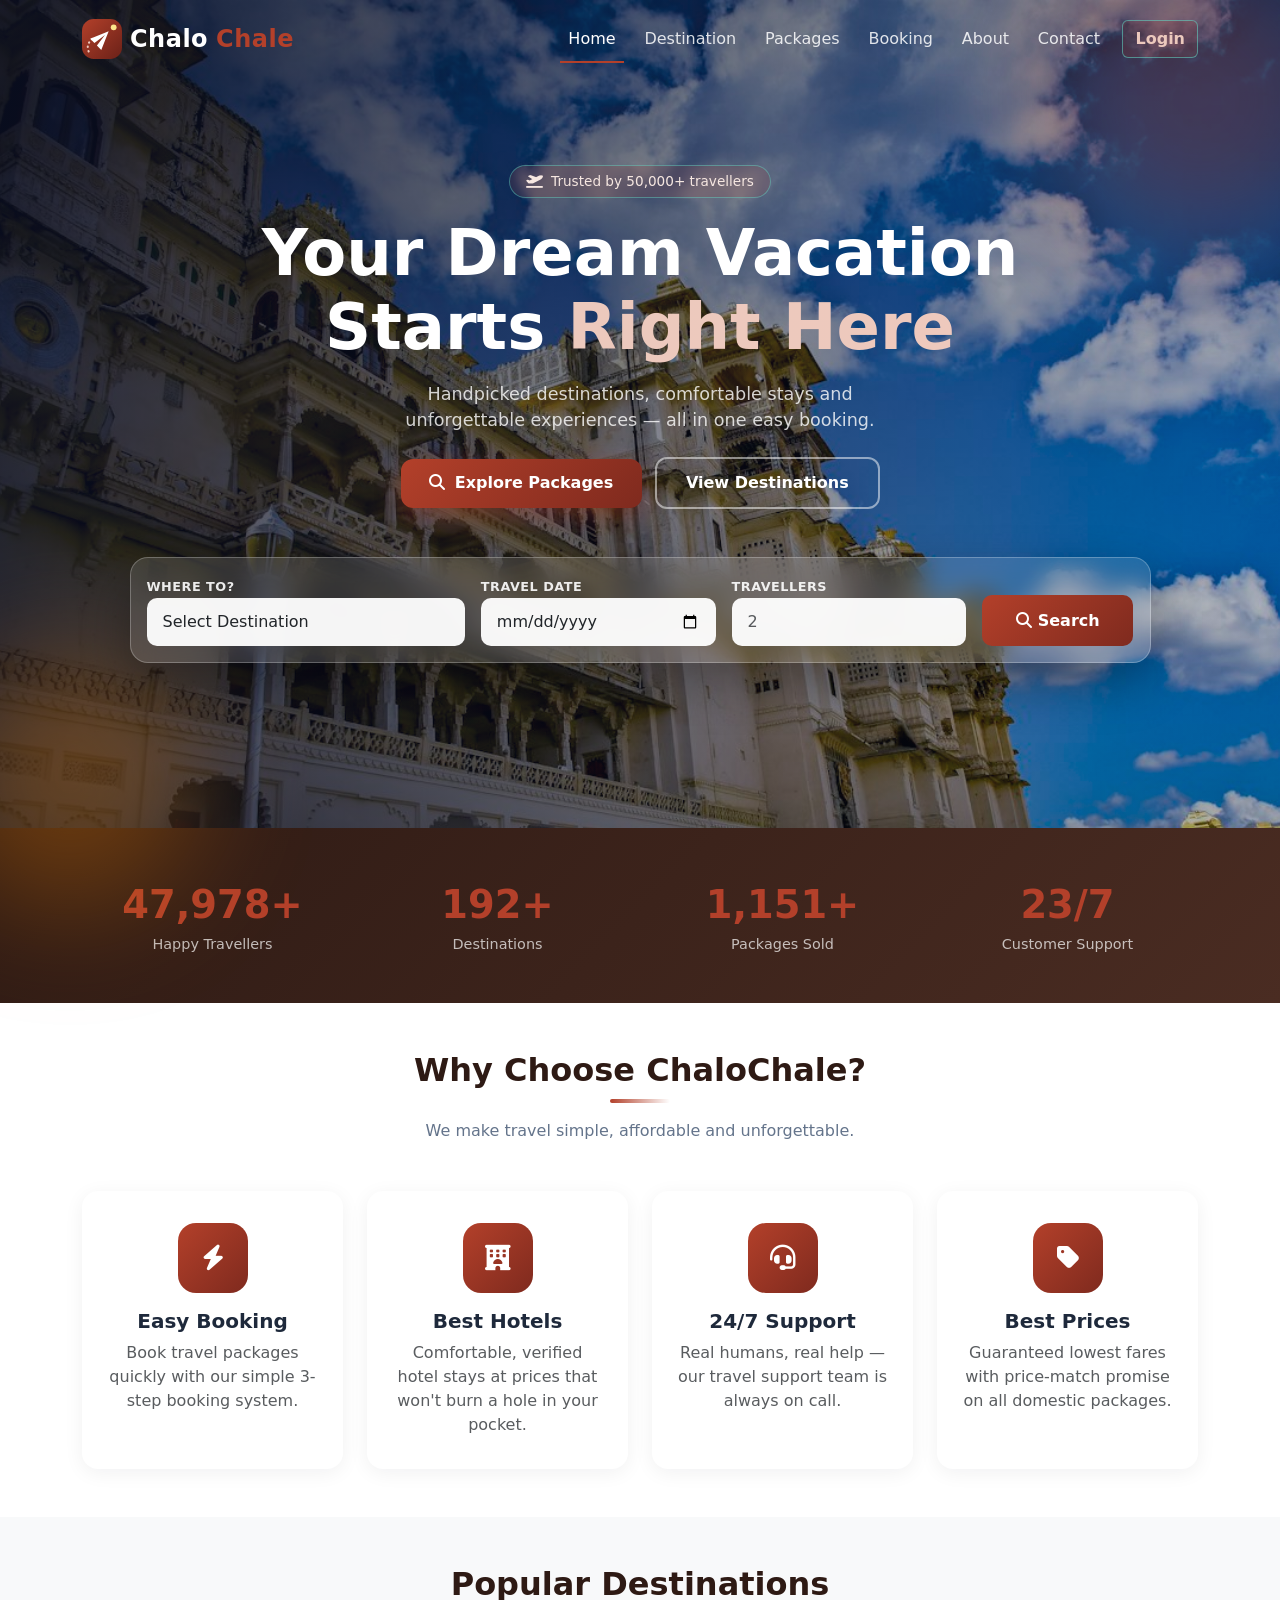
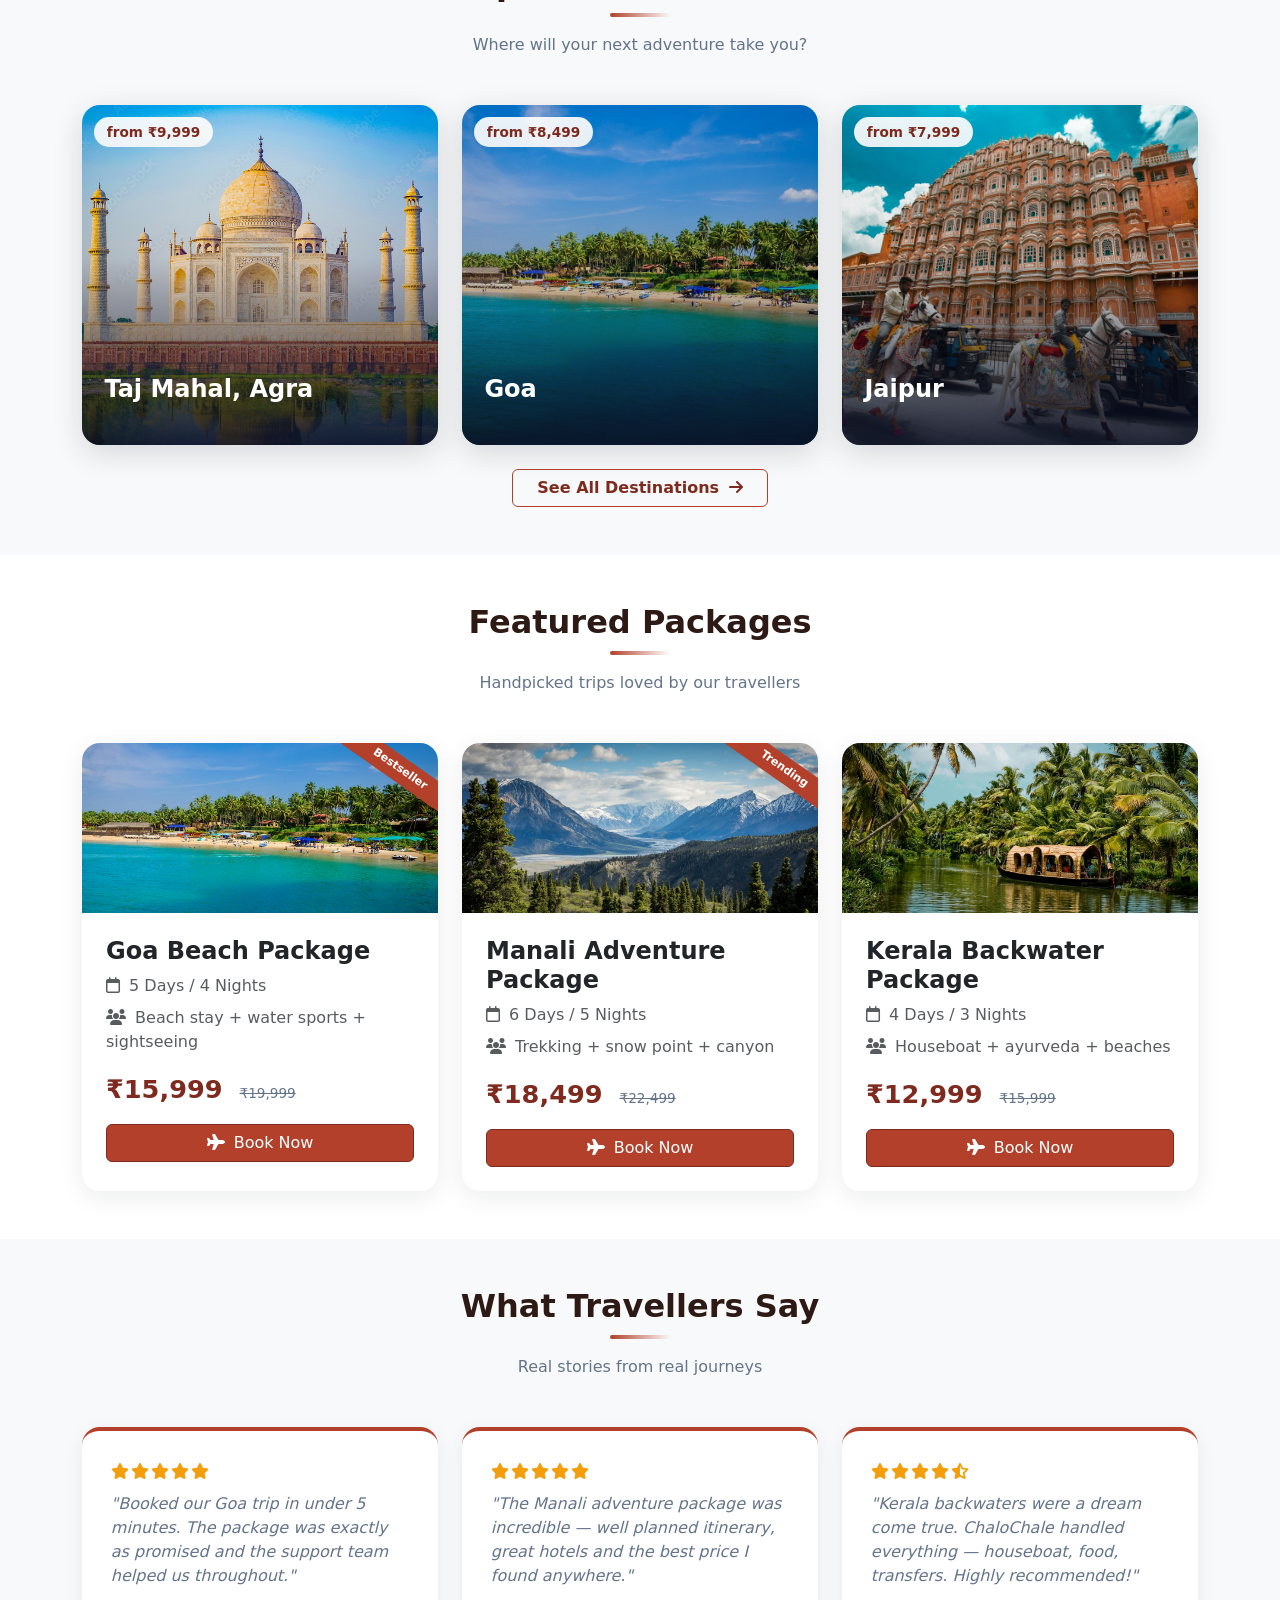
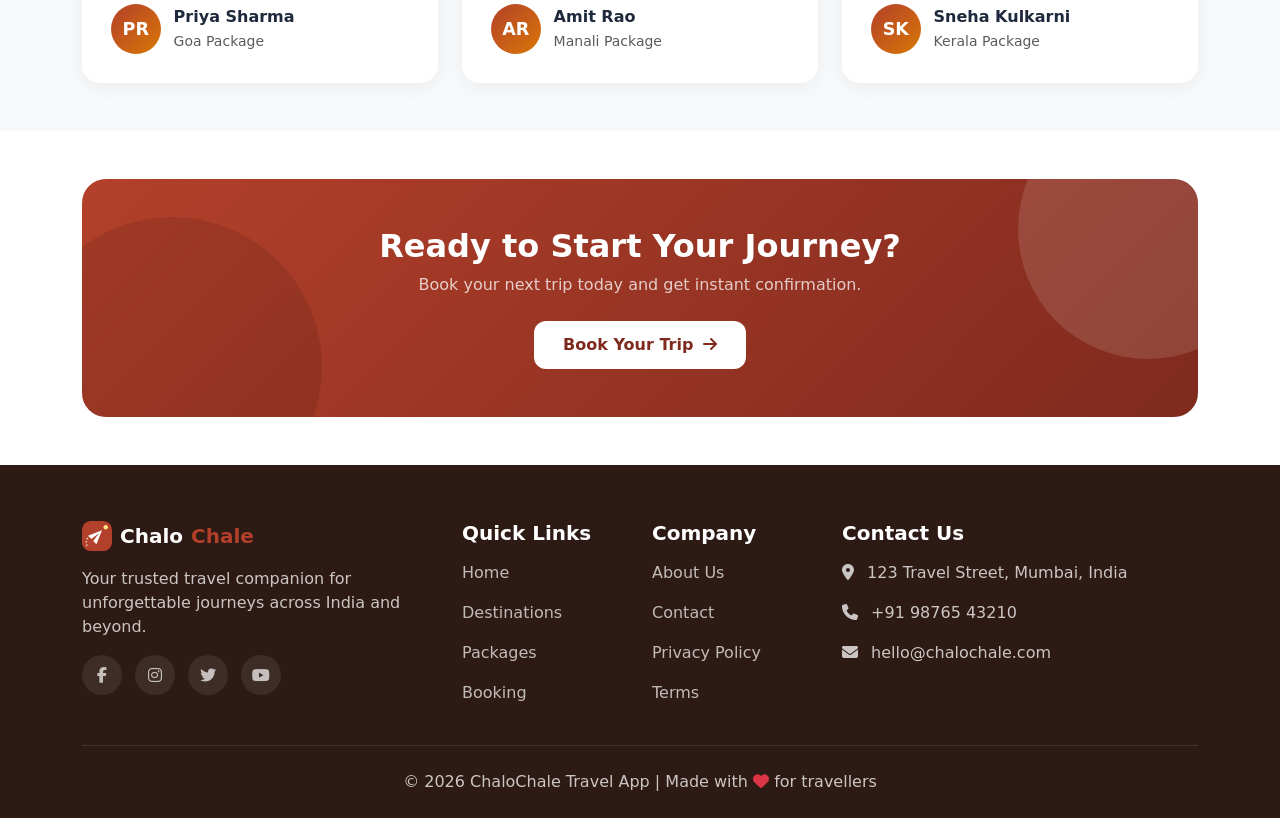
==== commit a3a00a2f: "all pages updated" ====
--- a/index.html
+++ b/index.html
@@ -13,7 +13,23 @@
     <!-- ================= NAVBAR ================= -->
     <nav class="navbar navbar-expand-lg navbar-dark fixed-top">
       <div class="container">
-        <a class="navbar-brand fw-bold" href="index.html">Chalo<span>Chale</span></a>
+        <a class="navbar-brand fw-bold d-flex align-items-center gap-2" href="index.html">
+          <svg width="40" height="40" viewBox="0 0 48 48" fill="none" aria-hidden="true">
+            <defs>
+              <linearGradient id="logoGrad" x1="0" y1="0" x2="48" y2="48" gradientUnits="userSpaceOnUse">
+                <stop stop-color="#b3402a"/>
+                <stop offset="1" stop-color="#6b2118"/>
+              </linearGradient>
+            </defs>
+            <rect width="48" height="48" rx="14" fill="url(#logoGrad)"/>
+            <circle cx="38" cy="10" r="3.5" fill="#fde68a"/>
+            <path d="M8 39 Q4 29 15 22" stroke="#ecc9bd" stroke-width="2.5" stroke-linecap="round" stroke-dasharray="0.5 5"/>
+            <g transform="translate(11,11) rotate(-45 12 12) scale(1.05)">
+              <path d="M2 21l21-9L2 3v7l15 2-15 2v7z" fill="#fff"/>
+            </g>
+          </svg>
+          Chalo<span>Chale</span>
+        </a>
         <button class="navbar-toggler" type="button" data-bs-toggle="collapse" data-bs-target="#navbarNavAltMarkup" aria-controls="navbarNavAltMarkup" aria-expanded="false" aria-label="Toggle navigation">
           <span class="navbar-toggler-icon"></span>
         </button>
@@ -25,14 +41,28 @@
             <a class="nav-link" href="booking.html">Booking</a>
             <a class="nav-link" href="about.html">About</a>
             <a class="nav-link" href="contact.html">Contact</a>
-            <a href="contact.html" class="btn btn-warning ms-lg-2 mt-2 mt-lg-0 fw-semibold">Login</a>
+            <span id="navGuest" class="d-contents">
+              <a href="login.html" class="btn btn-warning ms-lg-2 mt-2 mt-lg-0 fw-semibold">Login</a>
+            </span>
+            <span id="navUser" class="d-contents" style="display:none;">
+              <div class="dropdown ms-lg-2 mt-2 mt-lg-0">
+                <button class="btn btn-warning dropdown-toggle fw-semibold" type="button" data-bs-toggle="dropdown" aria-expanded="false">
+                  <i class="fa-solid fa-circle-user me-1"></i><span id="navUserName">User</span>
+                </button>
+                <ul class="dropdown-menu dropdown-menu-end">
+                  <li><a class="dropdown-item" href="booking.html"><i class="fa-solid fa-suitcase me-2"></i>My Bookings</a></li>
+                  <li><hr class="dropdown-divider"></li>
+                  <li><a class="dropdown-item text-danger" href="#" id="logoutBtn"><i class="fa-solid fa-right-from-bracket me-2"></i>Logout</a></li>
+                </ul>
+              </div>
+            </span>
           </div>
         </div>
       </div>
     </nav>
 
     <!-- ================= HERO ================= -->
-    <header class="hero" style="background-image: url('images/explore 1.jpg');">
+    <header class="hero" style="background-image: url('images/udaipur.jpg');">
       <div class="blob blob-1"></div>
       <div class="blob blob-2"></div>
 
@@ -227,7 +257,7 @@
           <div class="col-md-4 reveal">
             <div class="card package-card position-relative">
               <span class="package-tag">Bestseller</span>
-              <div class="package-banner"><i class="fa-solid fa-umbrella-beach"></i></div>
+              <div class="package-banner"><img src="images/goa.jpg" alt="Goa Beach Package"></div>
               <div class="card-body p-4">
                 <h4 class="card-title fw-bold">Goa Beach Package</h4>
                 <p class="text-muted mb-2"><i class="fa-regular fa-calendar me-1"></i> 5 Days / 4 Nights</p>
@@ -245,7 +275,7 @@
           <div class="col-md-4 reveal reveal-delay-1">
             <div class="card package-card position-relative">
               <span class="package-tag">Trending</span>
-              <div class="package-banner"><i class="fa-solid fa-mountain-sun"></i></div>
+              <div class="package-banner"><img src="images/manali.jpg" alt="Manali Adventure Package"></div>
               <div class="card-body p-4">
                 <h4 class="card-title fw-bold">Manali Adventure Package</h4>
                 <p class="text-muted mb-2"><i class="fa-regular fa-calendar me-1"></i> 6 Days / 5 Nights</p>
@@ -262,7 +292,7 @@
 
           <div class="col-md-4 reveal reveal-delay-2">
             <div class="card package-card position-relative">
-              <div class="package-banner"><i class="fa-solid fa-ship"></i></div>
+              <div class="package-banner"><img src="images/kerala.jpg" alt="Kerala Backwater Package"></div>
               <div class="card-body p-4">
                 <h4 class="card-title fw-bold">Kerala Backwater Package</h4>
                 <p class="text-muted mb-2"><i class="fa-regular fa-calendar me-1"></i> 4 Days / 3 Nights</p>
@@ -347,7 +377,17 @@
       <div class="container">
         <div class="row g-4">
           <div class="col-md-4">
-            <h5>Chalo<span style="color: var(--primary);">Chale</span></h5>
+            <h5 class="d-flex align-items-center gap-2">
+              <svg width="30" height="30" viewBox="0 0 48 48" fill="none" aria-hidden="true">
+                <rect width="48" height="48" rx="14" fill="#b3402a"/>
+                <circle cx="38" cy="10" r="3.5" fill="#fde68a"/>
+                <path d="M8 39 Q4 29 15 22" stroke="#ecc9bd" stroke-width="2.5" stroke-linecap="round" stroke-dasharray="0.5 5"/>
+                <g transform="translate(11,11) rotate(-45 12 12) scale(1.05)">
+                  <path d="M2 21l21-9L2 3v7l15 2-15 2v7z" fill="#fff"/>
+                </g>
+              </svg>
+              Chalo<span style="color: var(--primary);">Chale</span>
+            </h5>
             <p class="mb-3">Your trusted travel companion for unforgettable journeys across India and beyond.</p>
             <a href="#" class="social-btn"><i class="fa-brands fa-facebook-f"></i></a>
             <a href="#" class="social-btn"><i class="fa-brands fa-instagram"></i></a>
@@ -437,7 +477,7 @@
                   <textarea class="form-control" rows="3" placeholder="Any special request?"></textarea>
                 </div>
                 <div class="col-12">
-                  <button type="submit" class="btn btn-success w-100 py-2 fw-bold">
+                  <button type="submit" class="btn btn-primary w-100 py-2 fw-bold">
                     <i class="fa-solid fa-check me-1"></i> Submit Booking
                   </button>
                 </div>
--- a/css/style.css
+++ b/css/style.css
@@ -1,11 +1,12 @@
 /* ============ ChaloChale Travel App ============ */
 :root {
-  --primary: #ff6b35;
-  --primary-dark: #e04f1a;
-  --accent: #0d6efd;
-  --dark: #0f172a;
+  --primary: #b3402a;
+  --primary-dark: #7f2a1e;
+  --primary-light: #eec9bd;
+  --accent: #d97706;
+  --dark: #2e1a14;
   --gray: #64748b;
-  --light: #f8fafc;
+  --light: #faf3ef;
 }
 
 body {
@@ -13,6 +14,30 @@
   color: #1e293b;
   overflow-x: hidden;
 }
+
+/* ---------- Theme overrides for Bootstrap blues ---------- */
+.btn-primary {
+  --bs-btn-bg: var(--primary);
+  --bs-btn-border-color: var(--primary-dark);
+  --bs-btn-hover-bg: var(--primary-dark);
+  --bs-btn-hover-border-color: var(--primary-dark);
+  --bs-btn-active-bg: var(--primary-dark);
+  --bs-btn-active-border-color: var(--primary-dark);
+  --bs-btn-disabled-bg: var(--primary);
+  --bs-btn-disabled-border-color: var(--primary);
+}
+.btn-outline-primary {
+  --bs-btn-color: var(--primary-dark);
+  --bs-btn-border-color: var(--primary);
+  --bs-btn-hover-bg: var(--primary);
+  --bs-btn-hover-border-color: var(--primary);
+  --bs-btn-active-bg: var(--primary-dark);
+  --bs-btn-active-border-color: var(--primary-dark);
+}
+.bg-primary { background-color: var(--primary) !important; }
+.text-primary { color: var(--primary) !important; }
+.accordion-button:not(.collapsed) { color: var(--primary-dark); }
+.accordion-button:focus { border-color: var(--primary); box-shadow: 0 0 0 0.25rem rgba(179, 64, 42, 0.25); }
 
 /* ---------- Navbar ---------- */
 .navbar {
@@ -51,6 +76,17 @@
   letter-spacing: 0.5px;
 }
 .navbar-brand span { color: var(--primary); }
+.navbar .btn-warning {
+  background: rgba(179, 64, 42, 0.15);
+  border: 1px solid rgba(94, 234, 212, 0.5);
+  color: #ecc9bd;
+  transition: all 0.25s ease;
+}
+.navbar .btn-warning:hover {
+  background: var(--primary);
+  border-color: var(--primary);
+  color: #fff;
+}
 
 /* ---------- Hero ---------- */
 .hero {
@@ -73,9 +109,9 @@
   display: inline-flex;
   align-items: center;
   gap: 0.5rem;
-  background: rgba(255, 107, 53, 0.15);
-  border: 1px solid rgba(255, 107, 53, 0.4);
-  color: #ffd9c7;
+  background: rgba(179, 64, 42, 0.15);
+  border: 1px solid rgba(94, 234, 212, 0.4);
+  color: #f6e7e1;
   padding: 0.35rem 1rem;
   border-radius: 999px;
   font-size: 0.85rem;
@@ -89,7 +125,7 @@
   line-height: 1.15;
 }
 .hero h1 .highlight {
-  background: linear-gradient(90deg, #ffb38a, var(--primary));
+  background: linear-gradient(90deg, #ecc9bd, var(--primary-light));
   -webkit-background-clip: text;
   background-clip: text;
   color: transparent;
@@ -106,12 +142,12 @@
   font-weight: 600;
   border-radius: 12px;
   color: #fff;
-  box-shadow: 0 8px 24px rgba(255, 107, 53, 0.35);
+  box-shadow: 0 8px 24px rgba(179, 64, 42, 0.4);
   transition: transform 0.25s, box-shadow 0.25s;
 }
 .hero .btn-hero:hover {
   transform: translateY(-3px);
-  box-shadow: 0 12px 32px rgba(255, 107, 53, 0.5);
+  box-shadow: 0 12px 32px rgba(179, 64, 42, 0.55);
   color: #fff;
 }
 .hero .btn-ghost {
@@ -138,8 +174,8 @@
   z-index: 1;
   animation: float 10s ease-in-out infinite;
 }
-.blob-1 { width: 320px; height: 320px; background: #ff6b35; top: -60px; right: -80px; }
-.blob-2 { width: 260px; height: 260px; background: #0d6efd; bottom: -80px; left: -60px; animation-delay: -5s; }
+.blob-1 { width: 320px; height: 320px; background: #b3402a; top: -60px; right: -80px; }
+.blob-2 { width: 260px; height: 260px; background: #d97706; bottom: -80px; left: -60px; animation-delay: -5s; }
 @keyframes float {
   0%, 100% { transform: translate(0, 0); }
   50% { transform: translate(30px, -30px); }
@@ -183,13 +219,13 @@
 }
 .search-widget .btn-search:hover {
   transform: translateY(-2px);
-  box-shadow: 0 10px 24px rgba(255, 107, 53, 0.45);
+  box-shadow: 0 10px 24px rgba(179, 64, 42, 0.5);
   color: #fff;
 }
 
 /* ---------- Stats ---------- */
 .stats {
-  background: linear-gradient(135deg, var(--dark), #1e293b);
+  background: linear-gradient(135deg, var(--dark), #4a2c22);
   padding: 3rem 0;
 }
 .stat-item { text-align: center; color: #fff; }
@@ -246,9 +282,9 @@
   background: linear-gradient(135deg, var(--primary), var(--primary-dark));
   transition: transform 0.3s ease;
 }
-.feature-card:nth-child(2) .feature-icon { background: linear-gradient(135deg, #0d6efd, #084298); }
-.feature-card:nth-child(3) .feature-icon { background: linear-gradient(135deg, #20c997, #157f3e); }
-.feature-card:nth-child(4) .feature-icon { background: linear-gradient(135deg, #7c3aed, #4c1d95); }
+.feature-card:nth-child(2) .feature-icon { background: linear-gradient(135deg, #d97706, #b45309); }
+.feature-card:nth-child(3) .feature-icon { background: linear-gradient(135deg, #ca8a04, #a16207); }
+.feature-card:nth-child(4) .feature-icon { background: linear-gradient(135deg, #dc2626, #991b1b); }
 .feature-card:hover .feature-icon { transform: rotate(-8deg) scale(1.08); }
 
 /* ---------- Destination Cards ---------- */
@@ -278,7 +314,7 @@
   transition: background 0.4s ease;
 }
 .dest-card:hover .dest-overlay {
-  background: linear-gradient(to top, rgba(10, 15, 35, 0.95) 0%, rgba(255, 107, 53, 0.25) 100%);
+  background: linear-gradient(to top, rgba(10, 15, 35, 0.95) 0%, rgba(179, 64, 42, 0.35) 100%);
 }
 .dest-card .dest-name {
   color: #fff;
@@ -347,10 +383,24 @@
   justify-content: center;
   font-size: 3rem;
   color: rgba(255, 255, 255, 0.9);
-}
-.package-card:nth-child(1) .package-banner { background: linear-gradient(135deg, #f0932b, #f5576c); }
-.package-card:nth-child(2) .package-banner { background: linear-gradient(135deg, #4facfe, #00f2fe); }
-.package-card:nth-child(3) .package-banner { background: linear-gradient(135deg, #43e97b, #38f9d7); }
+  overflow: hidden;
+}
+.package-banner img,
+.package-banner video {
+  width: 100%;
+  height: 100%;
+  object-fit: cover;
+  display: block;
+  transition: transform 0.5s ease;
+}
+.package-card:hover .package-banner img,
+.package-card:hover .package-banner video { transform: scale(1.08); }
+.package-card:nth-child(1) .package-banner { background: linear-gradient(135deg, #d97706, #b3402a); }
+.package-card:nth-child(2) .package-banner { background: linear-gradient(135deg, #7f2a1e, #b3402a); }
+.package-card:nth-child(3) .package-banner { background: linear-gradient(135deg, #ca8a04, #d97706); }
+.package-card:nth-child(4) .package-banner { background: linear-gradient(135deg, #b45309, #7f2a1e); }
+.package-card:nth-child(5) .package-banner { background: linear-gradient(135deg, #dc2626, #ca8a04); }
+.package-card:nth-child(6) .package-banner { background: linear-gradient(135deg, #991b1b, #d97706); }
 .package-tag {
   position: absolute;
   top: 14px;
@@ -508,7 +558,7 @@
   color: #fff;
   border: none;
   font-size: 1.1rem;
-  box-shadow: 0 8px 24px rgba(255, 107, 53, 0.4);
+  box-shadow: 0 8px 24px rgba(179, 64, 42, 0.45);
   opacity: 0;
   visibility: hidden;
   transform: translateY(20px);
@@ -522,6 +572,173 @@
 }
 .back-to-top:hover { transform: translateY(-4px); color: #fff; }
 
+/* ---------- Filter Chips ---------- */
+.filter-btn {
+  border: 2px solid #e2e8f0;
+  background: #fff;
+  color: var(--gray);
+  border-radius: 999px;
+  padding: 0.5rem 1.4rem;
+  font-weight: 600;
+  font-size: 0.9rem;
+  transition: all 0.25s ease;
+}
+.filter-btn:hover {
+  border-color: var(--primary);
+  color: var(--primary-dark);
+}
+.filter-btn.active {
+  background: linear-gradient(135deg, var(--primary), var(--primary-dark));
+  border-color: transparent;
+  color: #fff;
+  box-shadow: 0 6px 18px rgba(179, 64, 42, 0.4);
+}
+
+/* ---------- Page Hero (inner pages) ---------- */
+.page-hero {
+  position: relative;
+  padding: 11rem 0 5rem;
+  background-size: cover;
+  background-position: center;
+  color: #fff;
+}
+.page-hero::before {
+  content: "";
+  position: absolute;
+  inset: 0;
+  background: linear-gradient(105deg, rgba(10, 15, 35, 0.88) 0%, rgba(10, 15, 35, 0.55) 100%);
+}
+.page-hero .breadcrumb {
+  --bs-breadcrumb-divider-color: rgba(255, 255, 255, 0.5);
+}
+.page-hero .breadcrumb-item a { color: rgba(255, 255, 255, 0.85); text-decoration: none; }
+.page-hero .breadcrumb-item.active { color: #fff; }
+
+/* ---------- Destination Grid Cards ---------- */
+.dest-grid-card {
+  border: none;
+  border-radius: 18px;
+  overflow: hidden;
+  box-shadow: 0 6px 24px rgba(15, 23, 42, 0.08);
+  transition: transform 0.3s ease, box-shadow 0.3s ease;
+  height: 100%;
+}
+.dest-grid-card:hover {
+  transform: translateY(-8px);
+  box-shadow: 0 18px 44px rgba(15, 23, 42, 0.16);
+}
+.dest-grid-card .card-img-top {
+  height: 220px;
+  object-fit: cover;
+  transition: transform 0.6s ease;
+}
+.dest-grid-card:hover .card-img-top { transform: scale(1.08); }
+.dest-badge {
+  position: absolute;
+  top: 14px;
+  left: 14px;
+  background: rgba(179, 64, 42, 0.92);
+  color: #fff;
+  font-size: 0.75rem;
+  font-weight: 700;
+  padding: 0.3rem 0.8rem;
+  border-radius: 999px;
+  text-transform: uppercase;
+  letter-spacing: 0.5px;
+}
+.dest-grid-card .card-body { padding: 1.4rem; }
+.dest-meta {
+  display: flex;
+  justify-content: space-between;
+  align-items: center;
+  font-size: 0.85rem;
+  color: var(--gray);
+}
+.dest-rating { color: #f59e0b; font-weight: 700; }
+
+/* ---------- Empty filter state ---------- */
+.no-results {
+  display: none;
+  text-align: center;
+  padding: 4rem 1rem;
+  color: var(--gray);
+}
+
+/* ---------- Auth Pages ---------- */
+.auth-section {
+  min-height: 100vh;
+  display: flex;
+  align-items: center;
+  background: linear-gradient(135deg, #241411 0%, #7f2a1e 55%, #b3402a 100%);
+  padding: 6rem 0 3rem;
+  position: relative;
+  overflow: hidden;
+}
+.auth-section::before {
+  content: "";
+  position: absolute;
+  width: 420px;
+  height: 420px;
+  border-radius: 50%;
+  background: rgba(255, 255, 255, 0.06);
+  top: -140px;
+  right: -100px;
+}
+.auth-section::after {
+  content: "";
+  position: absolute;
+  width: 320px;
+  height: 320px;
+  border-radius: 50%;
+  background: rgba(255, 255, 255, 0.05);
+  bottom: -100px;
+  left: -80px;
+}
+.auth-card {
+  border: none;
+  border-radius: 20px;
+  box-shadow: 0 24px 60px rgba(0, 0, 0, 0.35);
+  overflow: hidden;
+}
+.auth-card .card-body { padding: 2.5rem; }
+.auth-title { font-weight: 800; color: var(--dark); }
+.auth-sub { color: var(--gray); font-size: 0.95rem; }
+.auth-card .form-control {
+  padding: 0.7rem 1rem 0.7rem 2.7rem;
+  border-radius: 10px;
+  border: 1.5px solid #e2e8f0;
+}
+.auth-card .form-control:focus {
+  border-color: var(--primary);
+  box-shadow: 0 0 0 0.25rem rgba(179, 64, 42, 0.15);
+}
+.input-icon {
+  position: absolute;
+  left: 14px;
+  top: 50%;
+  transform: translateY(-50%);
+  color: var(--gray);
+  font-size: 0.9rem;
+  pointer-events: none;
+}
+.auth-submit {
+  background: linear-gradient(135deg, var(--primary), var(--primary-dark));
+  border: none;
+  border-radius: 10px;
+  padding: 0.8rem;
+  font-weight: 700;
+  color: #fff;
+  transition: transform 0.2s, box-shadow 0.2s;
+}
+.auth-submit:hover {
+  transform: translateY(-2px);
+  box-shadow: 0 10px 24px rgba(179, 64, 42, 0.4);
+  color: #fff;
+}
+.auth-footer-note { font-size: 0.9rem; color: var(--gray); }
+.auth-footer-note a { color: var(--primary-dark); font-weight: 600; text-decoration: none; }
+.auth-footer-note a:hover { text-decoration: underline; }
+
 @media (max-width: 767.98px) {
   .hero { background-attachment: scroll; min-height: 80vh; }
   .dest-card { height: 300px; }
